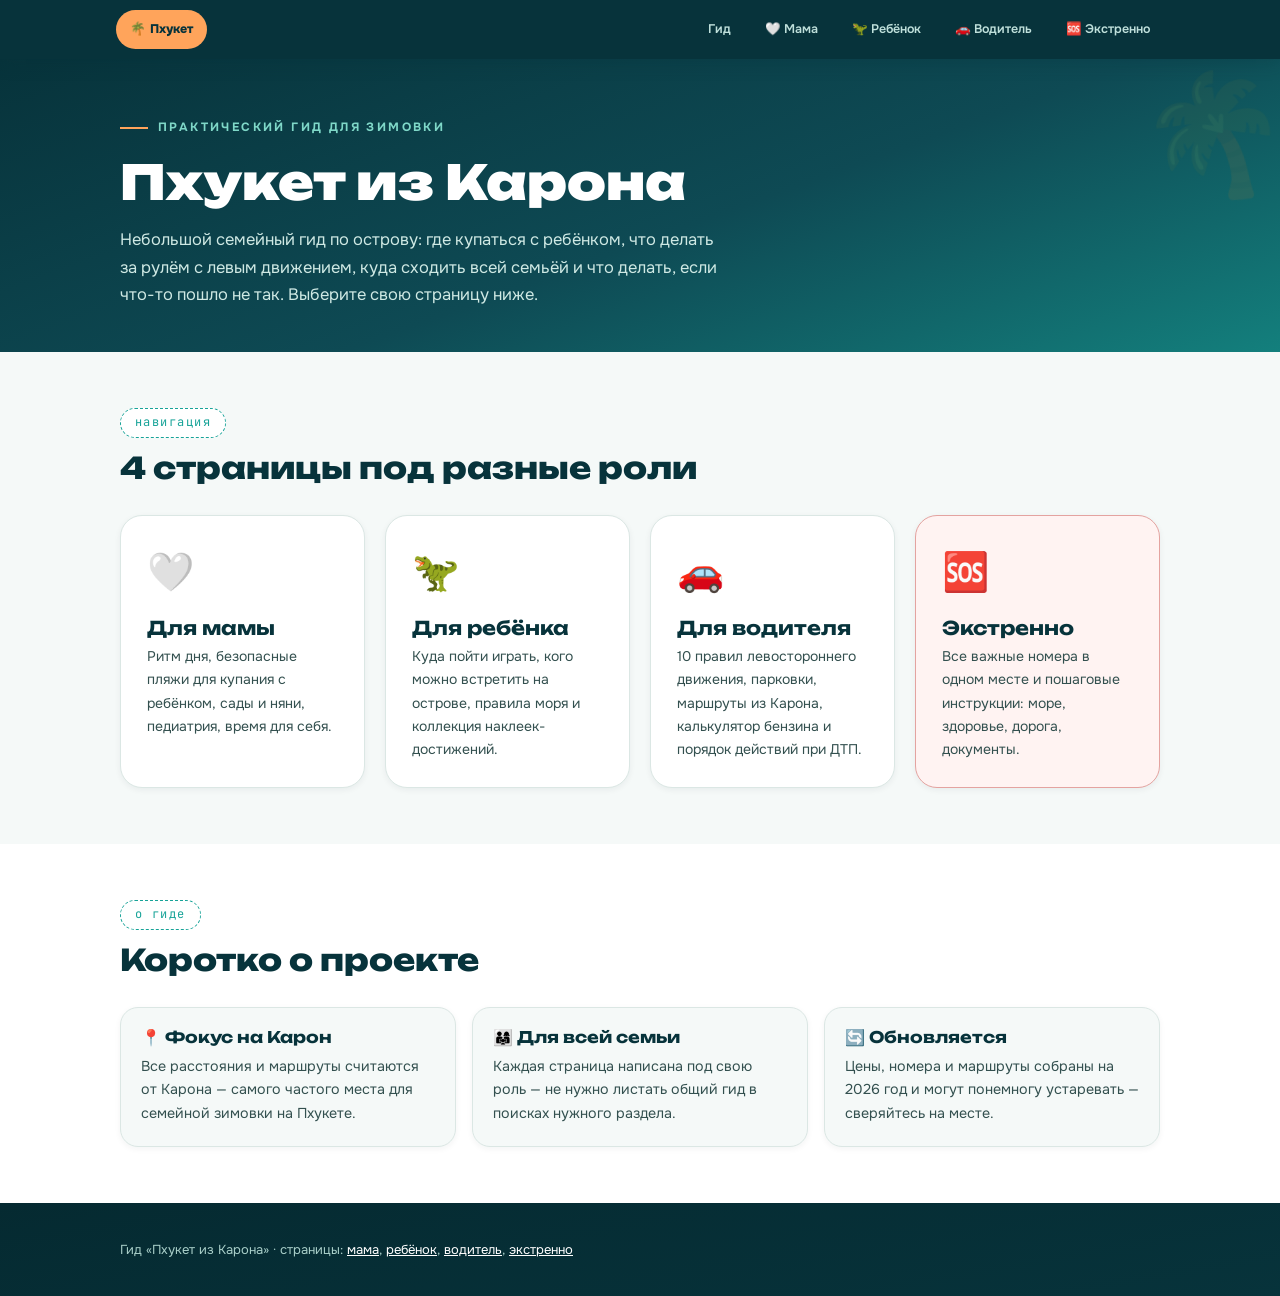
==== index.html @ 76ff3a08 "Add Phuket family guide landing page with GitHub Pages deploy Bundles the mama/rebenok/voditel/extre" ====
<!DOCTYPE html>
<html lang="ru">
<head>
<meta charset="UTF-8">
<meta name="viewport" content="width=device-width, initial-scale=1.0">
<title>Пхукет из Карона · гид для зимовки с семьёй</title>
<meta name="description" content="Практический гид по Пхукету для тех, кто зимует в Кароне с семьёй: отдельные страницы для мамы, ребёнка, водителя и на случай экстренной ситуации.">
<link rel="preconnect" href="https://fonts.googleapis.com">
<link href="https://fonts.googleapis.com/css2?family=Unbounded:wght@400;600;800;900&family=Onest:wght@400;500;600;700&family=JetBrains+Mono:wght@400;600&display=swap" rel="stylesheet">
<link rel="stylesheet" href="style.css">
<style>
.hub{display:grid;grid-template-columns:repeat(auto-fit,minmax(240px,1fr));gap:20px}
.hcard{display:block;text-decoration:none;background:#fff;border:1px solid var(--line);border-radius:22px;padding:26px;box-shadow:0 2px 6px rgba(12,42,48,.06);transition:transform .2s,box-shadow .2s}
.hcard:hover{transform:translateY(-4px);box-shadow:0 12px 26px rgba(12,42,48,.14)}
.hcard .emoji{font-size:38px;display:block;margin-bottom:12px}
.hcard h3{font-size:19px;color:var(--sea);margin-bottom:6px}
.hcard p{font-size:14px;color:#33504F}
.hcard.crit{background:#FFF3F2;border-color:#E4A3A0}
.about{display:grid;grid-template-columns:repeat(auto-fit,minmax(220px,1fr));gap:16px}
</style>
</head>
<body>
<div class="rolebar"><div class="wrap">
  <a class="home act" href="index.html">🌴 Пхукет</a>
  <a href="index.html">Гид</a>
  <a href="mama.html">🤍 Мама</a>
  <a href="rebenok.html">🦖 Ребёнок</a>
  <a href="voditel.html">🚗 Водитель</a>
  <a href="extrenno.html">🆘 Экстренно</a>
</div></div>

<header class="phero"><div class="phero-emoji">🌴</div><div class="wrap">
  <div class="eyebrow">Практический гид для зимовки</div>
  <h1>Пхукет из Карона</h1>
  <p class="lead">Небольшой семейный гид по острову: где купаться с ребёнком, что делать за рулём с левым движением, куда сходить всей семьёй и что делать, если что-то пошло не так. Выберите свою страницу ниже.</p>
</div></header>

<section>
  <div class="wrap">
    <div class="sec-head"><span class="kicker">навигация</span><h2>4 страницы под разные роли</h2></div>
    <div class="hub">
      <a class="hcard" href="mama.html"><span class="emoji">🤍</span><h3>Для мамы</h3><p>Ритм дня, безопасные пляжи для купания с ребёнком, сады и няни, педиатрия, время для себя.</p></a>
      <a class="hcard" href="rebenok.html"><span class="emoji">🦖</span><h3>Для ребёнка</h3><p>Куда пойти играть, кого можно встретить на острове, правила моря и коллекция наклеек-достижений.</p></a>
      <a class="hcard" href="voditel.html"><span class="emoji">🚗</span><h3>Для водителя</h3><p>10 правил левостороннего движения, парковки, маршруты из Карона, калькулятор бензина и порядок действий при ДТП.</p></a>
      <a class="hcard crit" href="extrenno.html"><span class="emoji">🆘</span><h3>Экстренно</h3><p>Все важные номера в одном месте и пошаговые инструкции: море, здоровье, дорога, документы.</p></a>
    </div>
  </div>
</section>

<section>
  <div class="wrap">
    <div class="sec-head"><span class="kicker">о гиде</span><h2>Коротко о проекте</h2></div>
    <div class="about">
      <div class="card"><h3>📍 Фокус на Карон</h3><p>Все расстояния и маршруты считаются от Карона — самого частого места для семейной зимовки на Пхукете.</p></div>
      <div class="card"><h3>👨‍👩‍👧 Для всей семьи</h3><p>Каждая страница написана под свою роль — не нужно листать общий гид в поисках нужного раздела.</p></div>
      <div class="card"><h3>🔄 Обновляется</h3><p>Цены, номера и маршруты собраны на 2026 год и могут понемногу устаревать — сверяйтесь на месте.</p></div>
    </div>
  </div>
</section>

<footer><div class="wrap">Гид «Пхукет из Карона» · страницы: <a href="mama.html" style="color:#fff">мама</a>, <a href="rebenok.html" style="color:#fff">ребёнок</a>, <a href="voditel.html" style="color:#fff">водитель</a>, <a href="extrenno.html" style="color:#fff">экстренно</a></div></footer>
</body>
</html>
---- style.css ----
/* ═══ Общие токены гида «Пхукет из Карона» ═══ */
:root{
  --sea:#07333B;--sea2:#0E4A54;--lagoon:#17A398;--mint:#7FD8C8;
  --sand:#F1E7CF;--papaya:#FFA45B;--coral:#FF6B6B;
  --paper:#F5F9F8;--ink:#0C2A30;--line:#DBE7E4;
}
*{margin:0;padding:0;box-sizing:border-box}
html{scroll-behavior:smooth}
body{font-family:'Onest',sans-serif;background:var(--paper);color:var(--ink);line-height:1.65;font-size:16px}
h1,h2,h3,.disp{font-family:'Unbounded',sans-serif;line-height:1.18}
.mono{font-family:'JetBrains Mono',monospace}
.wrap{max-width:1080px;margin:0 auto;padding:0 20px}
section{padding:56px 0}
section:nth-of-type(even){background:#fff}
img{max-width:100%}
/* topbar — переключатель ролей */
.rolebar{background:var(--sea);position:sticky;top:0;z-index:80;box-shadow:0 4px 16px rgba(7,51,59,.25)}
.rolebar .wrap{display:flex;align-items:center;gap:6px;overflow-x:auto;padding:10px 16px;scrollbar-width:none}
.rolebar .wrap::-webkit-scrollbar{display:none}
.rolebar a{display:flex;align-items:center;gap:6px;color:#BFE0DB;text-decoration:none;font-size:12.5px;font-weight:600;padding:8px 13px;border-radius:999px;white-space:nowrap;transition:.2s;border:1px solid transparent}
.rolebar a:hover{color:#fff;border-color:rgba(255,255,255,.2)}
.rolebar a.act{background:var(--papaya);color:var(--sea)}
.rolebar .home{margin-right:auto;font-weight:800;color:#fff}
/* HERO simple */
.phero{padding:52px 0 44px;color:#fff;background:linear-gradient(160deg,var(--sea) 0%,var(--sea2) 55%,var(--lagoon) 130%);position:relative;overflow:hidden}
.phero .eyebrow{display:inline-flex;align-items:center;gap:10px;font-size:12px;letter-spacing:.2em;text-transform:uppercase;color:var(--mint);font-weight:700;margin-bottom:16px}
.phero .eyebrow::before{content:"";width:28px;height:1.5px;background:var(--papaya)}
.phero h1{font-size:clamp(28px,5vw,48px);font-weight:900;max-width:760px}
.phero p.lead{max-width:600px;margin-top:16px;color:#CFE9E4;font-size:16.5px}
.phero-emoji{position:absolute;font-size:120px;opacity:.10;right:-10px;top:-20px;transform:rotate(-8deg)}
/* section heads */
.sec-head{margin-bottom:30px}
.kicker{display:inline-flex;gap:8px;font-family:'JetBrains Mono';font-size:12px;letter-spacing:.12em;color:var(--lagoon);border:1.5px dashed var(--lagoon);border-radius:999px;padding:4px 14px;margin-bottom:12px;background:#fff}
.sec-head h2{font-size:clamp(21px,3vw,30px);font-weight:800;color:var(--sea)}
.sec-head p{max-width:720px;margin-top:10px;color:#3B5A5E}
/* tags */
.tag{display:inline-flex;align-items:center;gap:6px;font-family:'JetBrains Mono';font-size:12.5px;font-weight:600;background:var(--sand);color:var(--sea);border:1.5px dashed #C7A97B;border-radius:8px;padding:3px 10px}
.tag::before{content:"";width:7px;height:7px;border-radius:50%;background:var(--paper);border:1.5px solid #C7A97B}
.tag.free{background:#DFF3E6;border-color:#7DBF8E;color:#1E6B3A}.tag.free::before{border-color:#7DBF8E}
.tag.warn{background:#FDE7E3;border-color:#E39089;color:#9B2C26}.tag.warn::before{border-color:#E39089}
/* cards */
.grid{display:grid;gap:18px}
.g2{grid-template-columns:repeat(auto-fit,minmax(290px,1fr))}
.g3{grid-template-columns:repeat(auto-fit,minmax(250px,1fr))}
.g4{grid-template-columns:repeat(auto-fit,minmax(210px,1fr))}
.card{background:#fff;border:1px solid var(--line);border-radius:18px;padding:20px;box-shadow:0 2px 6px rgba(12,42,48,.05)}
section:nth-of-type(even) .card{background:var(--paper)}
.card h3{font-size:16px;color:var(--sea);margin-bottom:8px}
.card p,.card li{font-size:14.3px;color:#33504F}
.card ul{padding-left:18px;margin-top:6px}
.card li{margin-bottom:5px}
/* callouts */
.callout{border-radius:16px;padding:16px 20px;margin:18px 0;font-size:14.3px}
.callout b:first-child{display:block;font-family:'Unbounded';font-size:13px;margin-bottom:5px}
.co-tip{background:#E3F3EE;border:1px solid #9CCFC3;color:#174D45}
.co-warn{background:#FCEFE2;border:1px solid #EBC091;color:#7A4A16}
.co-alert{background:#FBE5E4;border:1px solid #E4A3A0;color:#7C2222}
/* tables */
.tbl{width:100%;border-collapse:collapse;background:#fff;border-radius:14px;overflow:hidden;box-shadow:0 2px 6px rgba(12,42,48,.06);font-size:13.6px}
.tbl th{background:var(--sea);color:#fff;text-align:left;padding:10px 12px;font-weight:600;font-size:12px}
.tbl td{padding:9px 12px;border-top:1px solid var(--line);vertical-align:top}
.tbl tr:nth-child(even) td{background:#F6FAF9}
.tbl .mono{font-size:12.5px;color:var(--sea);font-weight:600}
.tbl-scroll{overflow-x:auto;border-radius:14px}
.gmap{display:inline-flex;align-items:center;gap:6px;text-decoration:none;font-size:12.5px;font-weight:700;color:#fff;background:var(--lagoon);padding:7px 13px;border-radius:999px}
.gmap:hover{background:var(--sea)}
footer{background:linear-gradient(170deg,#052A31,#07333B);color:#A9CFC9;padding:36px 0;font-size:13px}
footer b{color:#fff}
@media(max-width:640px){section{padding:38px 0}}
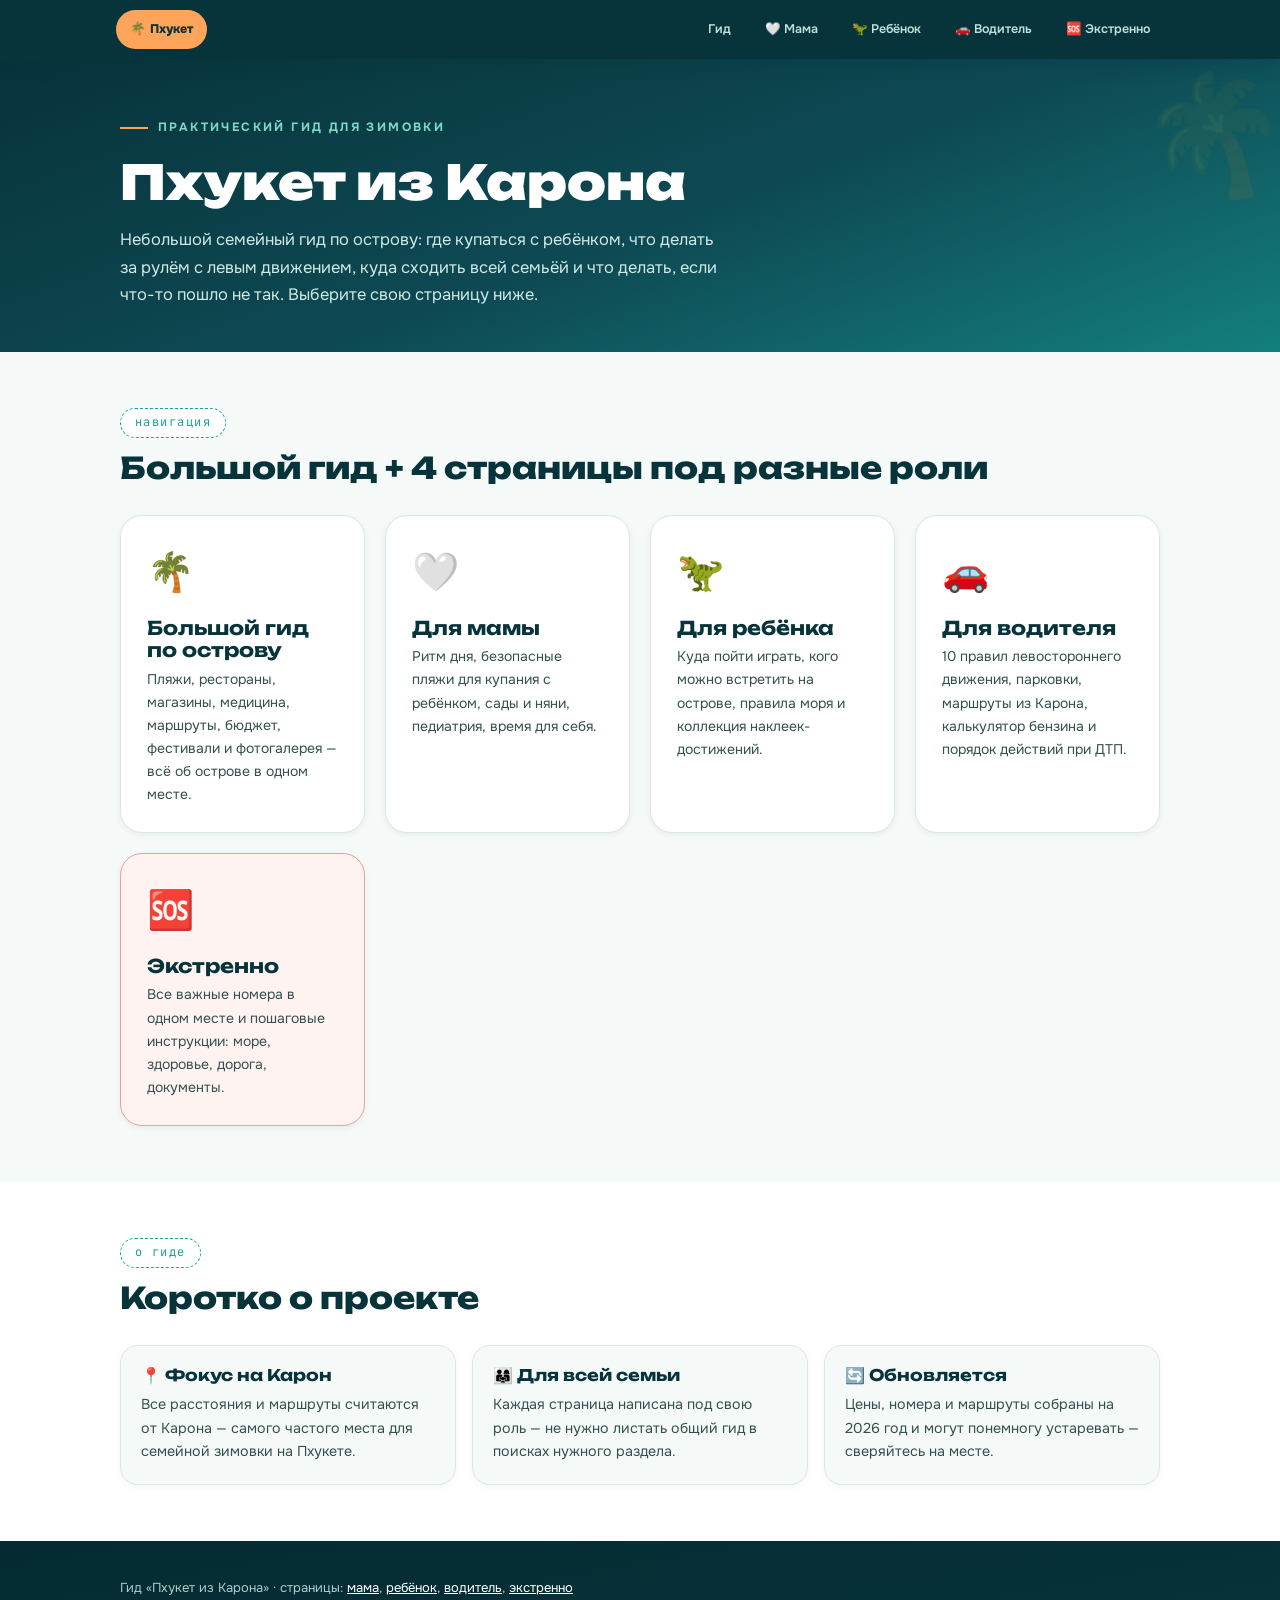
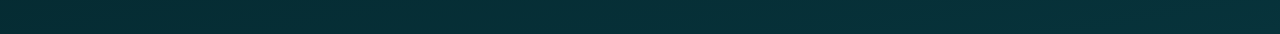
==== commit eac47b6f: "Add the full Phuket island guide page and wire it into navigation Adds phuket-guide-karon-2026.html " ====
--- a/index.html
+++ b/index.html
@@ -22,7 +22,7 @@
 <body>
 <div class="rolebar"><div class="wrap">
   <a class="home act" href="index.html">🌴 Пхукет</a>
-  <a href="index.html">Гид</a>
+  <a href="phuket-guide-karon-2026.html">Гид</a>
   <a href="mama.html">🤍 Мама</a>
   <a href="rebenok.html">🦖 Ребёнок</a>
   <a href="voditel.html">🚗 Водитель</a>
@@ -37,8 +37,9 @@
 
 <section>
   <div class="wrap">
-    <div class="sec-head"><span class="kicker">навигация</span><h2>4 страницы под разные роли</h2></div>
+    <div class="sec-head"><span class="kicker">навигация</span><h2>Большой гид + 4 страницы под разные роли</h2></div>
     <div class="hub">
+      <a class="hcard" href="phuket-guide-karon-2026.html"><span class="emoji">🌴</span><h3>Большой гид по острову</h3><p>Пляжи, рестораны, магазины, медицина, маршруты, бюджет, фестивали и фотогалерея — всё об острове в одном месте.</p></a>
       <a class="hcard" href="mama.html"><span class="emoji">🤍</span><h3>Для мамы</h3><p>Ритм дня, безопасные пляжи для купания с ребёнком, сады и няни, педиатрия, время для себя.</p></a>
       <a class="hcard" href="rebenok.html"><span class="emoji">🦖</span><h3>Для ребёнка</h3><p>Куда пойти играть, кого можно встретить на острове, правила моря и коллекция наклеек-достижений.</p></a>
       <a class="hcard" href="voditel.html"><span class="emoji">🚗</span><h3>Для водителя</h3><p>10 правил левостороннего движения, парковки, маршруты из Карона, калькулятор бензина и порядок действий при ДТП.</p></a>
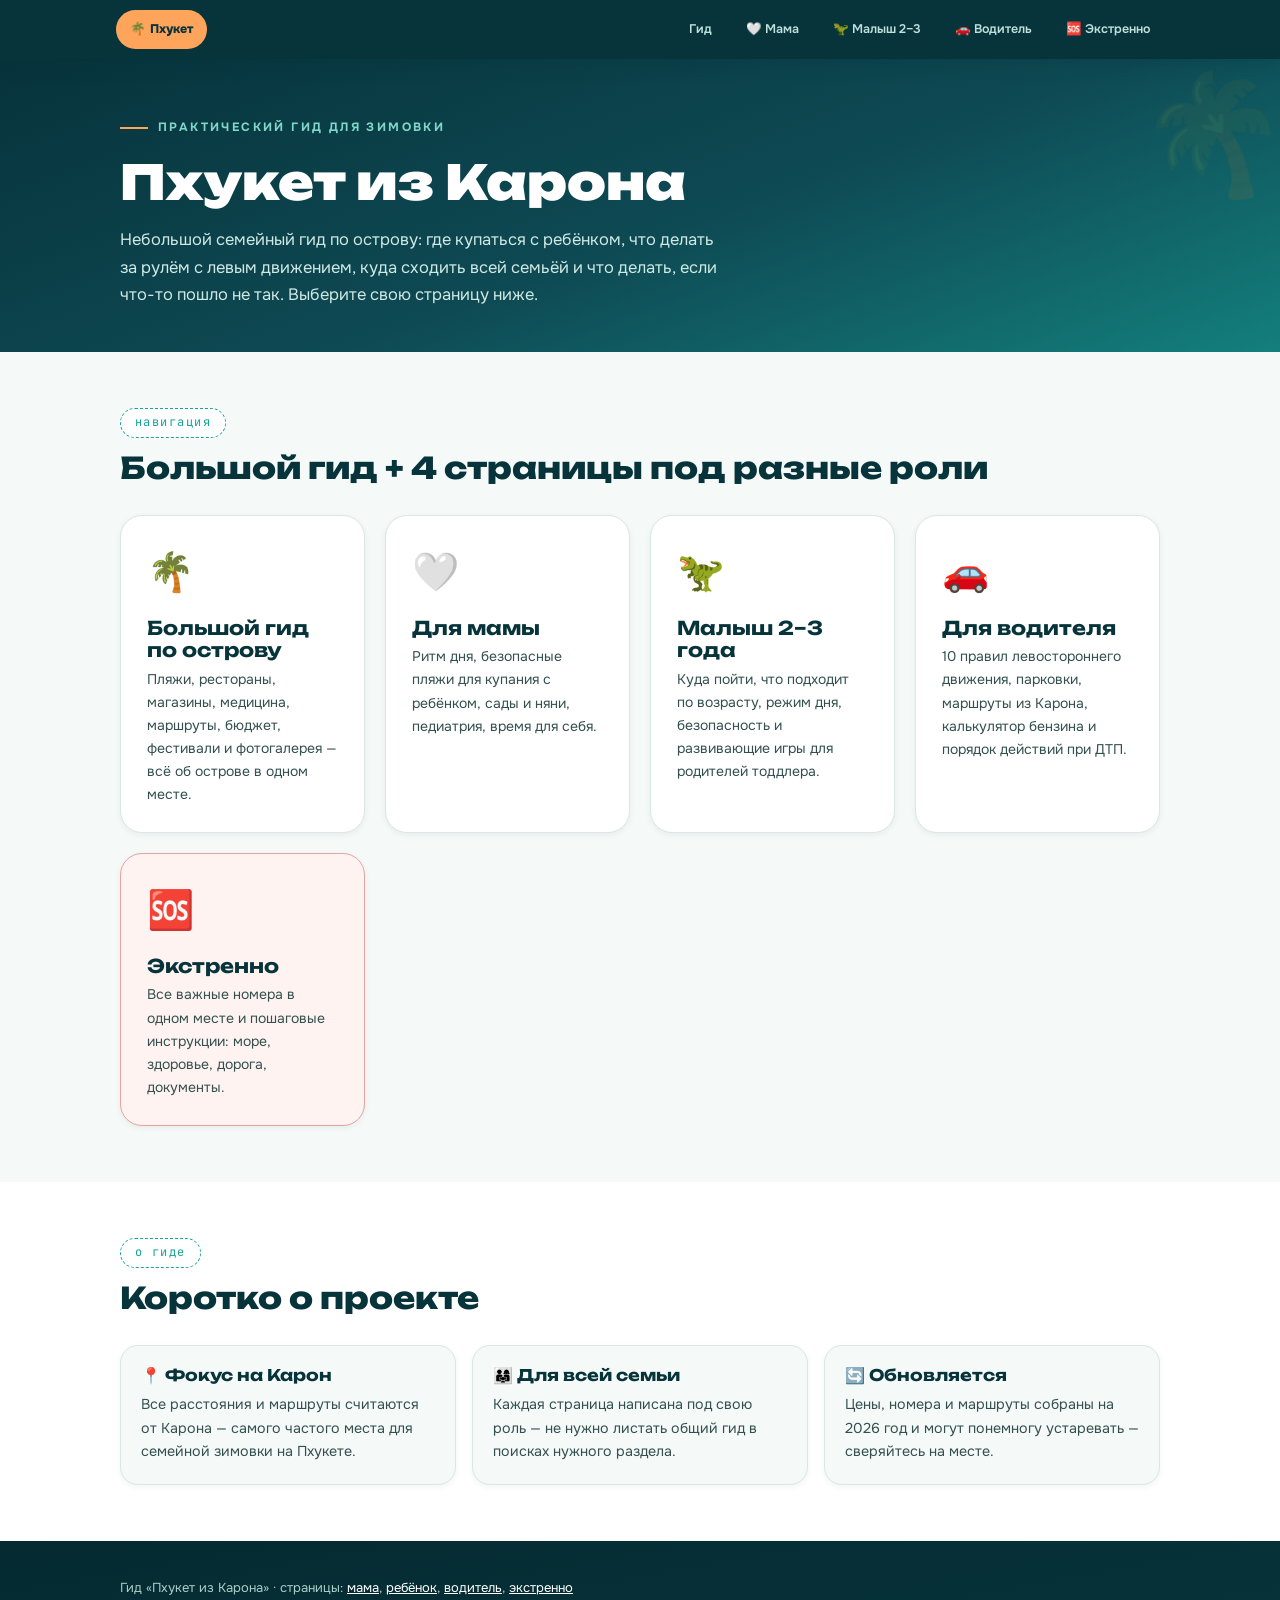
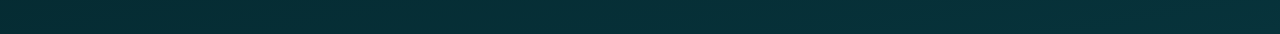
==== commit dc575c00: "Rework the toddler page for parents of a 2-3 year old The page was written to be shown directly to a" ====
--- a/index.html
+++ b/index.html
@@ -24,7 +24,7 @@
   <a class="home act" href="index.html">🌴 Пхукет</a>
   <a href="phuket-guide-karon-2026.html">Гид</a>
   <a href="mama.html">🤍 Мама</a>
-  <a href="rebenok.html">🦖 Ребёнок</a>
+  <a href="rebenok.html">🦖 Малыш 2–3</a>
   <a href="voditel.html">🚗 Водитель</a>
   <a href="extrenno.html">🆘 Экстренно</a>
 </div></div>
@@ -41,7 +41,7 @@
     <div class="hub">
       <a class="hcard" href="phuket-guide-karon-2026.html"><span class="emoji">🌴</span><h3>Большой гид по острову</h3><p>Пляжи, рестораны, магазины, медицина, маршруты, бюджет, фестивали и фотогалерея — всё об острове в одном месте.</p></a>
       <a class="hcard" href="mama.html"><span class="emoji">🤍</span><h3>Для мамы</h3><p>Ритм дня, безопасные пляжи для купания с ребёнком, сады и няни, педиатрия, время для себя.</p></a>
-      <a class="hcard" href="rebenok.html"><span class="emoji">🦖</span><h3>Для ребёнка</h3><p>Куда пойти играть, кого можно встретить на острове, правила моря и коллекция наклеек-достижений.</p></a>
+      <a class="hcard" href="rebenok.html"><span class="emoji">🦖</span><h3>Малыш 2–3 года</h3><p>Куда пойти, что подходит по возрасту, режим дня, безопасность и развивающие игры для родителей тоддлера.</p></a>
       <a class="hcard" href="voditel.html"><span class="emoji">🚗</span><h3>Для водителя</h3><p>10 правил левостороннего движения, парковки, маршруты из Карона, калькулятор бензина и порядок действий при ДТП.</p></a>
       <a class="hcard crit" href="extrenno.html"><span class="emoji">🆘</span><h3>Экстренно</h3><p>Все важные номера в одном месте и пошаговые инструкции: море, здоровье, дорога, документы.</p></a>
     </div>
